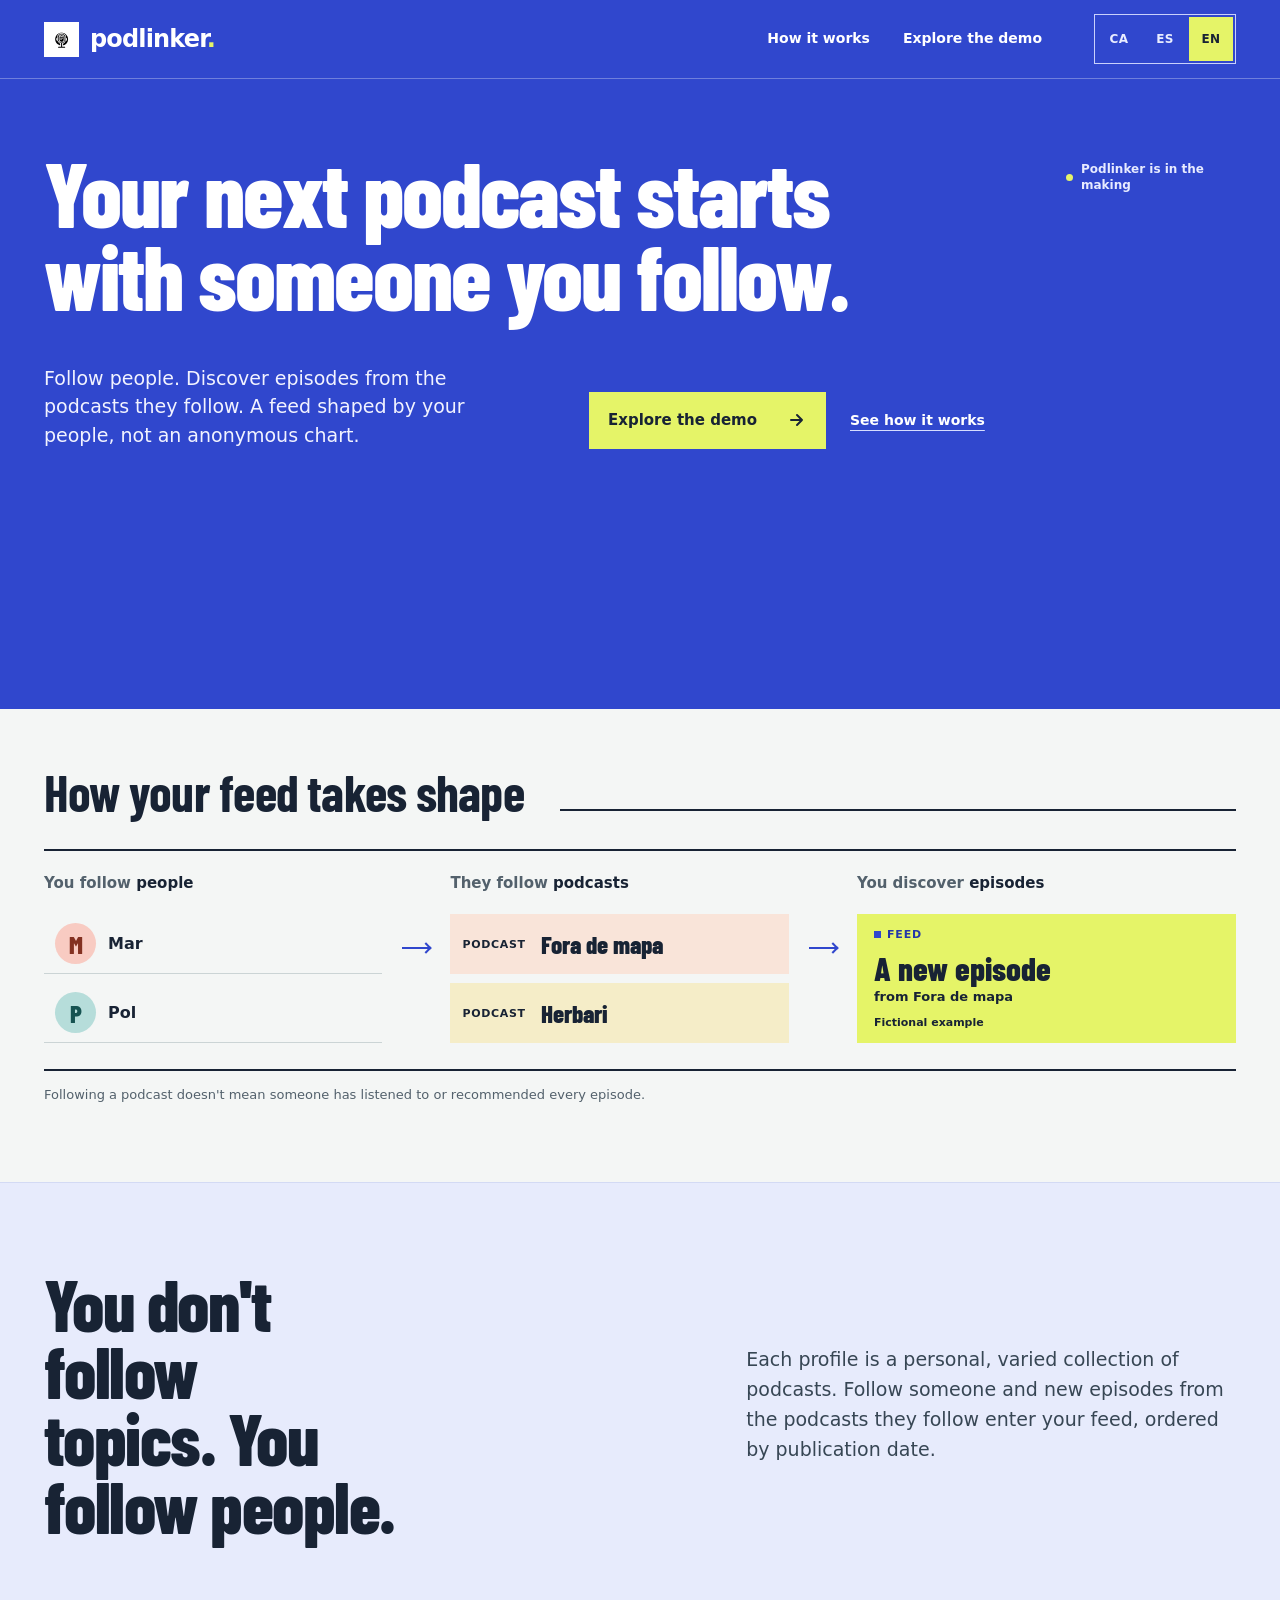
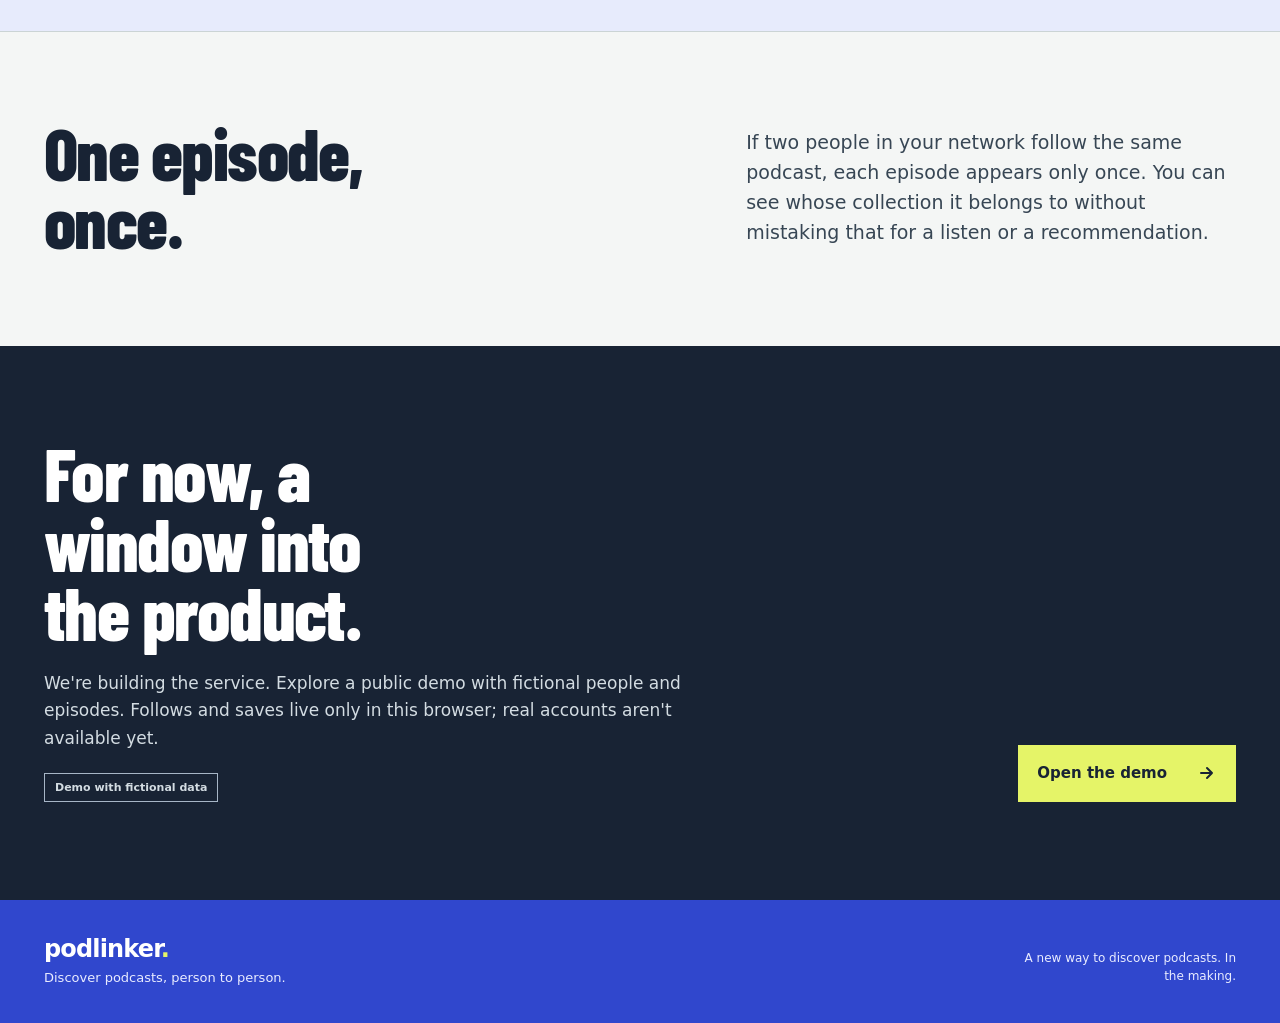
==== index.html @ 005fbb74 "Build multilingual Podlinker prelaunch landing" ====
<!doctype html><html lang="ca"><head><meta charset="utf-8"><meta name="viewport" content="width=device-width, initial-scale=1"><meta name="robots" content="noindex"><title>Podlinker</title><script>try{var s=localStorage.getItem('podlinker-language');var n=(navigator.language||'').slice(0,2).toLowerCase();location.replace((['ca','es','en'].includes(s)?s:['ca','es','en'].includes(n)?n:'ca')+'/');}catch(e){location.replace('ca/');}</script></head><body><p><a href="ca/">Podlinker · Català</a></p><p><a href="es/">Español</a> · <a href="en/">English</a></p></body></html>
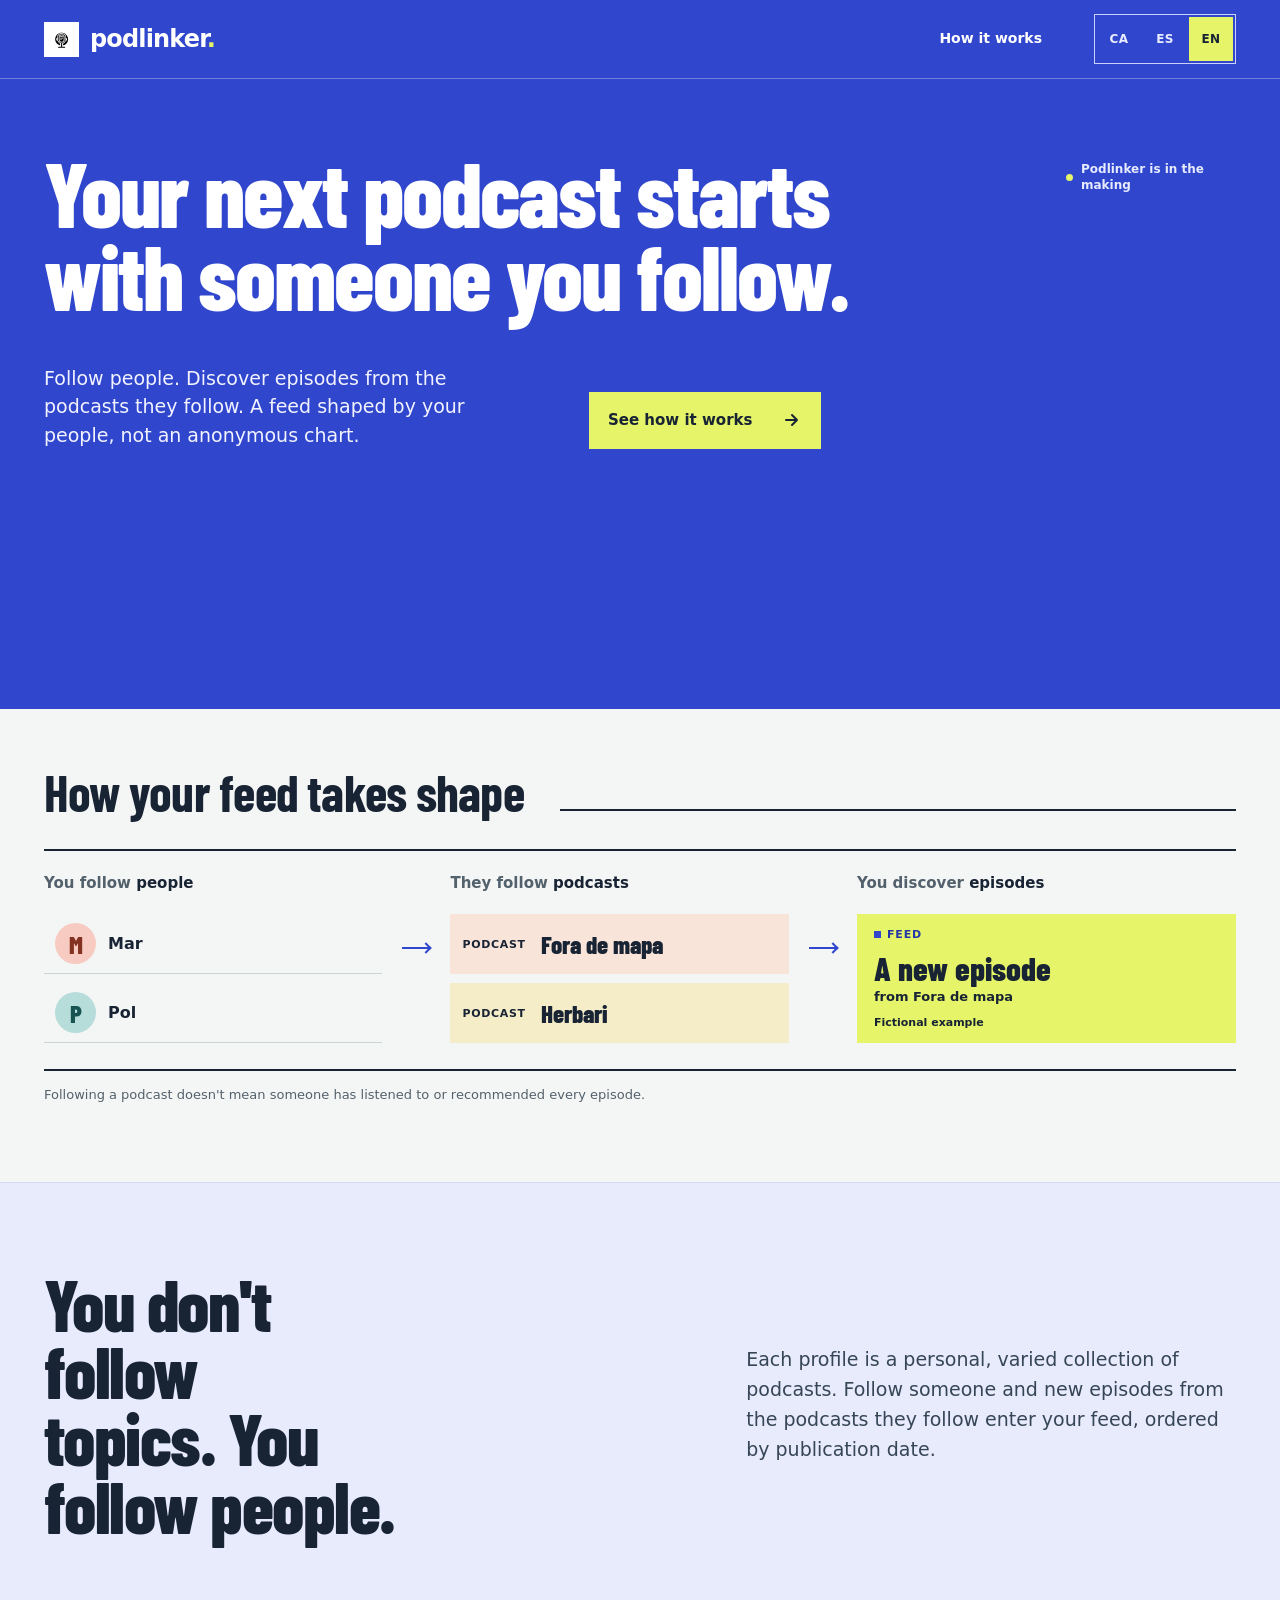
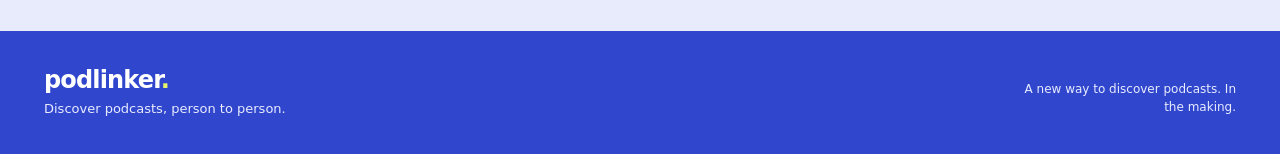
==== commit d8918ebd: "Prepare landing for podlinker.com" ====
--- a/index.html
+++ b/index.html
@@ -1 +1 @@
-<!doctype html><html lang="ca"><head><meta charset="utf-8"><meta name="viewport" content="width=device-width, initial-scale=1"><meta name="robots" content="noindex"><title>Podlinker</title><script>try{var s=localStorage.getItem('podlinker-language');var n=(navigator.language||'').slice(0,2).toLowerCase();location.replace((['ca','es','en'].includes(s)?s:['ca','es','en'].includes(n)?n:'ca')+'/');}catch(e){location.replace('ca/');}</script></head><body><p><a href="ca/">Podlinker · Català</a></p><p><a href="es/">Español</a> · <a href="en/">English</a></p></body></html>+<!doctype html><html lang="ca"><head><meta charset="utf-8"><meta name="viewport" content="width=device-width, initial-scale=1"><meta name="robots" content="noindex"><title>Podlinker</title><script src="assets/redirect.js"></script></head><body><p><a href="ca/">Podlinker · Català</a></p><p><a href="es/">Español</a> · <a href="en/">English</a></p></body></html>
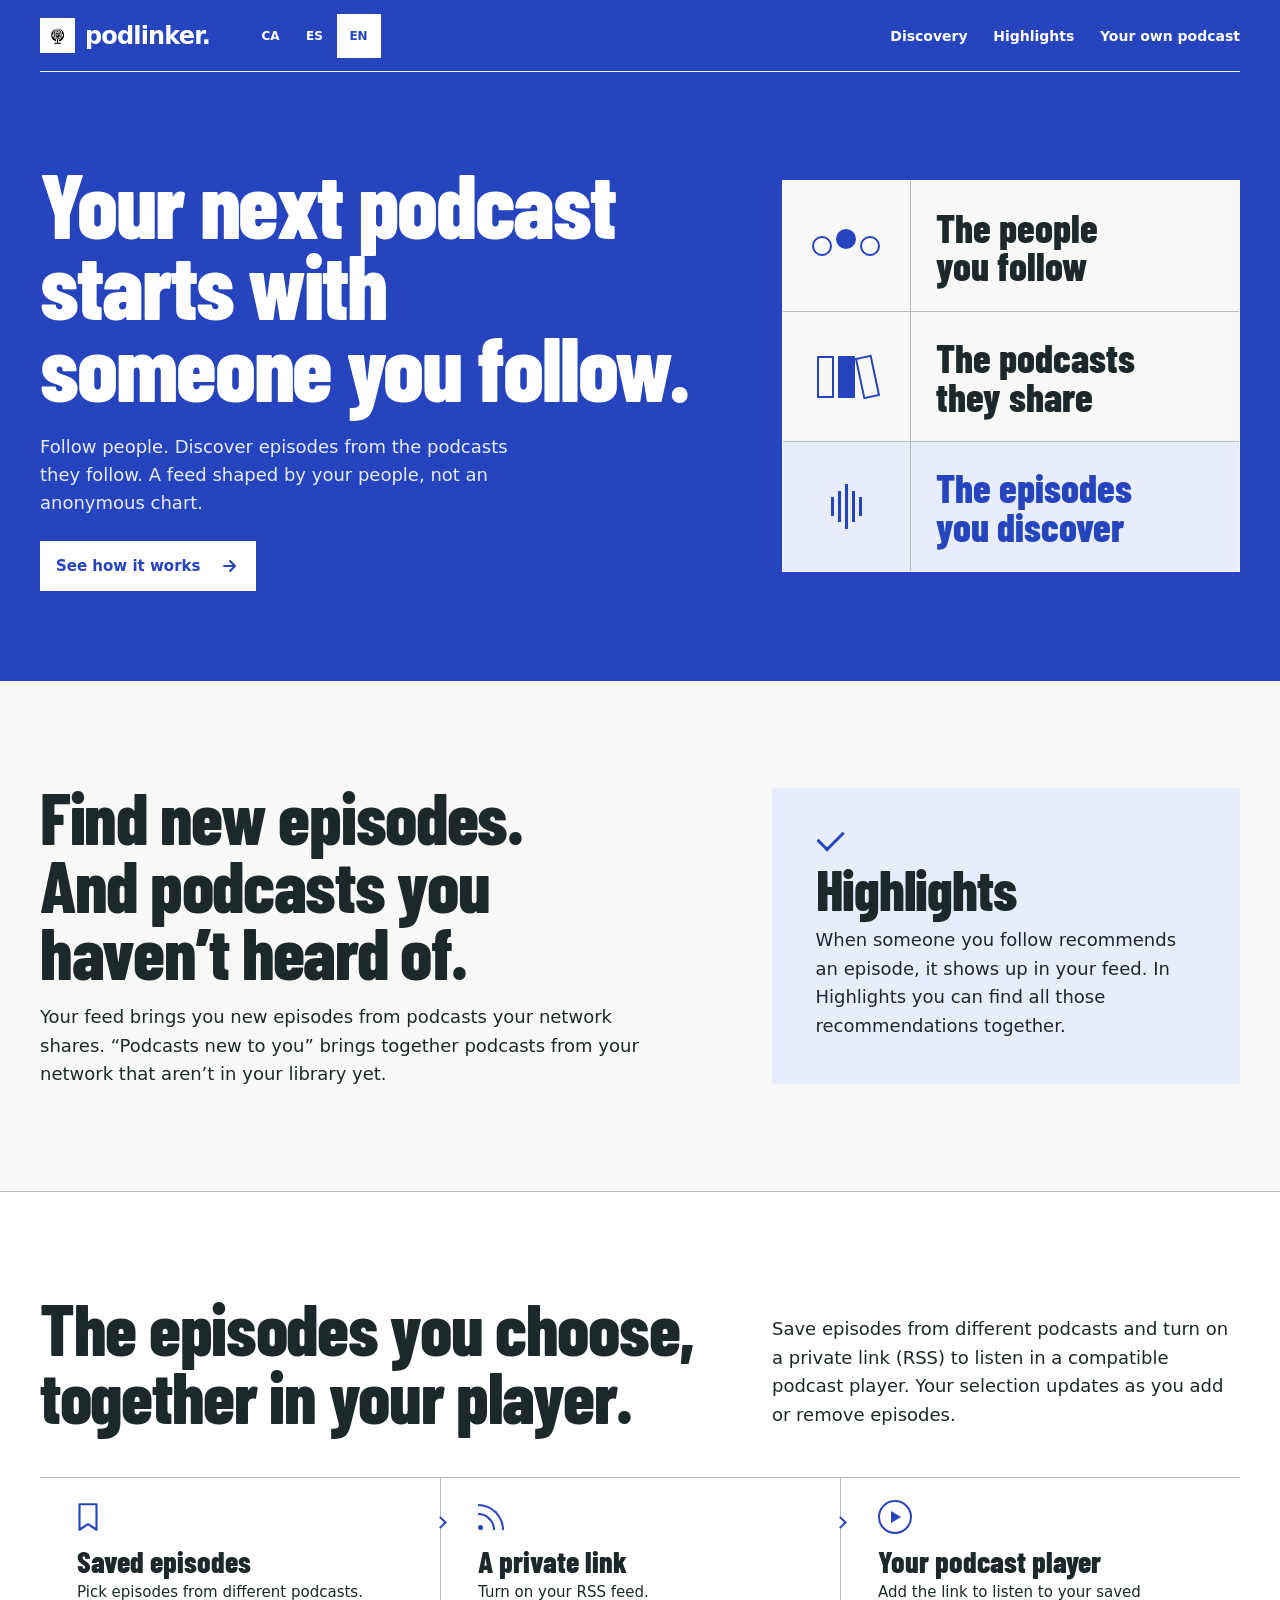
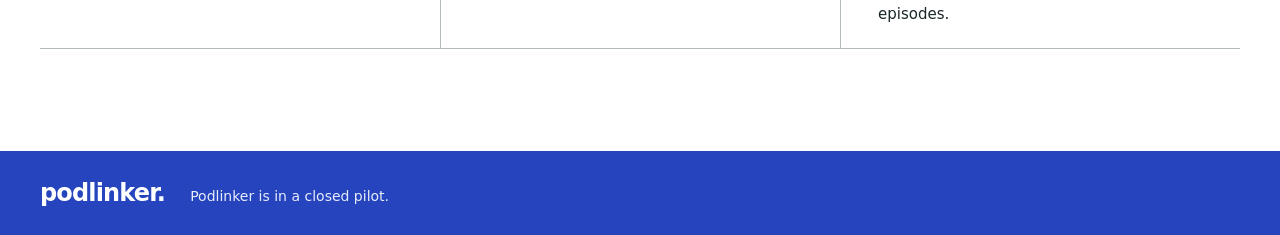
==== commit b0afef77: "Version landing assets to prevent stale styles" ====
--- a/index.html
+++ b/index.html
@@ -1 +1 @@
-<!doctype html><html lang="ca"><head><meta charset="utf-8"><meta name="viewport" content="width=device-width, initial-scale=1"><meta name="robots" content="noindex"><title>Podlinker</title><script src="assets/redirect.js"></script></head><body><p><a href="ca/">Podlinker · Català</a></p><p><a href="es/">Español</a> · <a href="en/">English</a></p></body></html>+<!doctype html><html lang="ca"><head><meta charset="utf-8"><meta name="viewport" content="width=device-width, initial-scale=1"><meta name="robots" content="noindex"><title>Podlinker</title><script src="assets/redirect.js?v=604794ed4b8c3160"></script></head><body><p><a href="ca/">Podlinker · Català</a></p><p><a href="es/">Español</a> · <a href="en/">English</a></p></body></html>
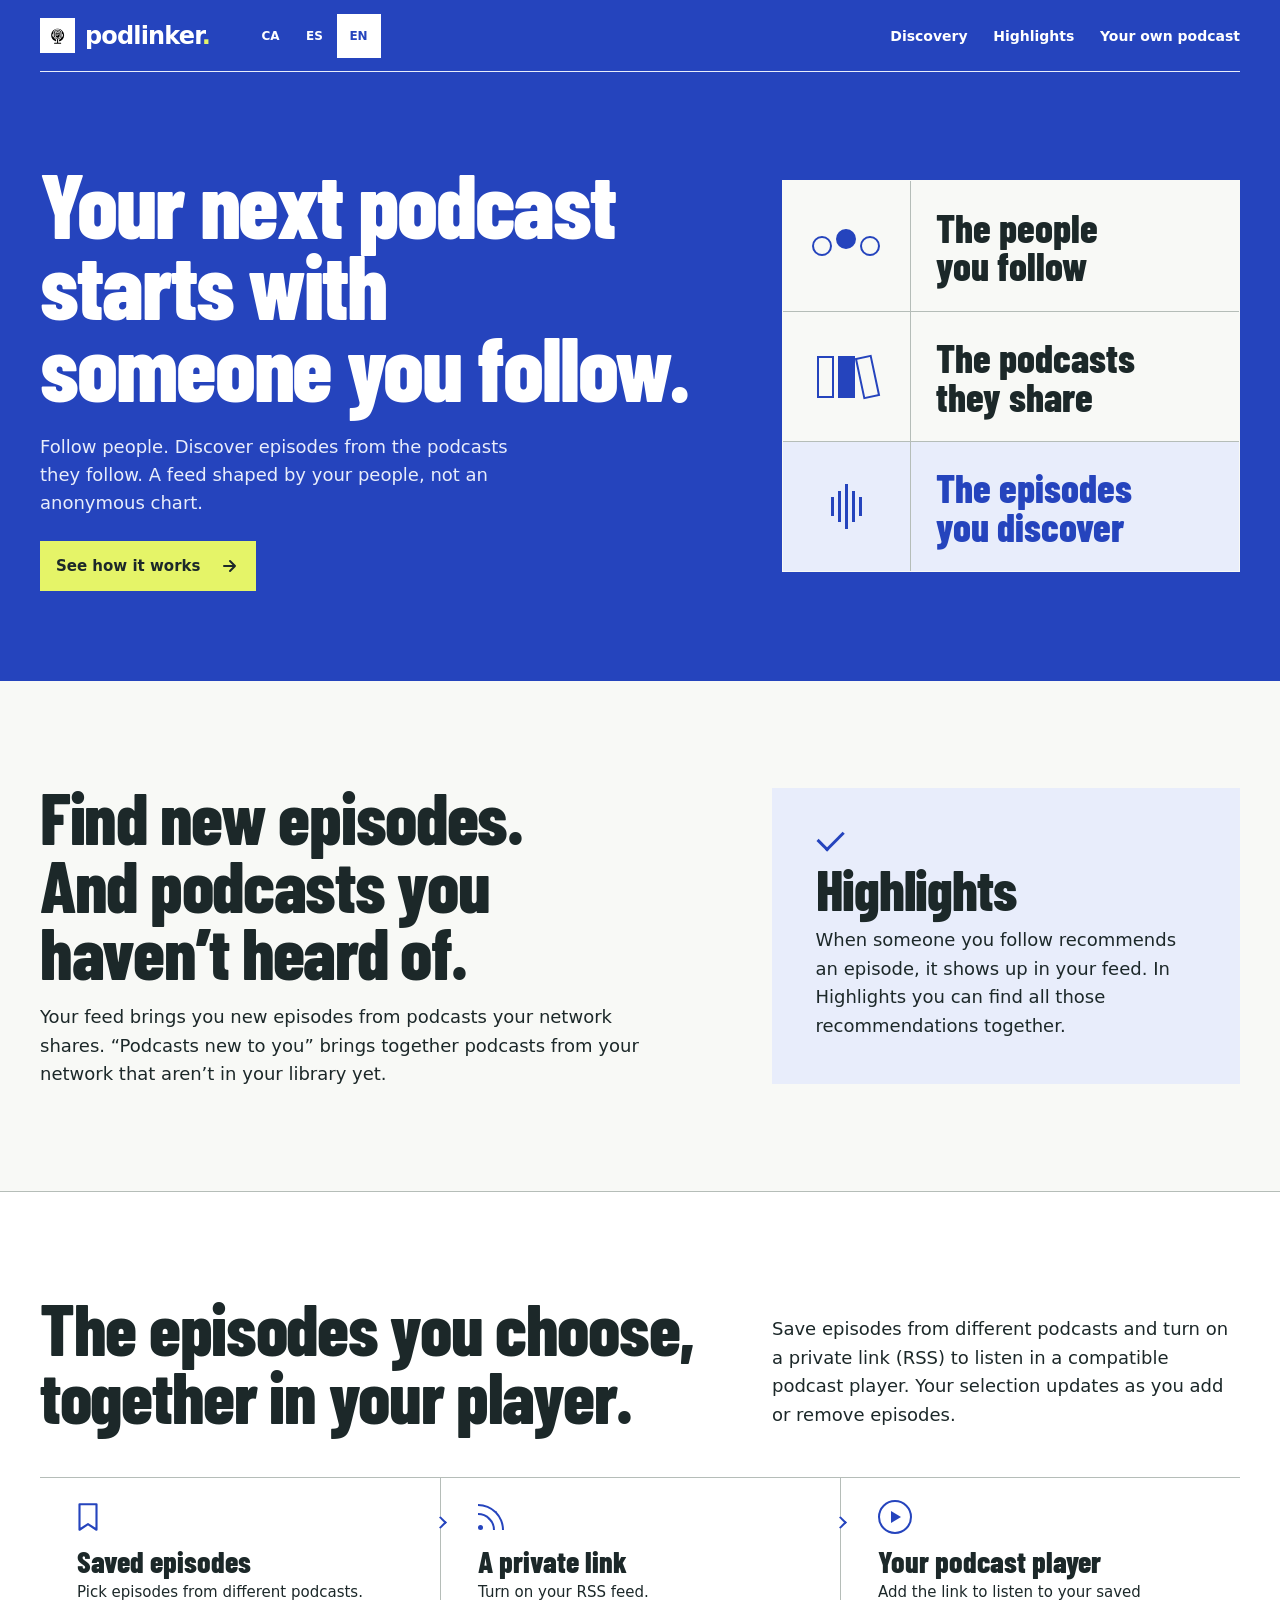
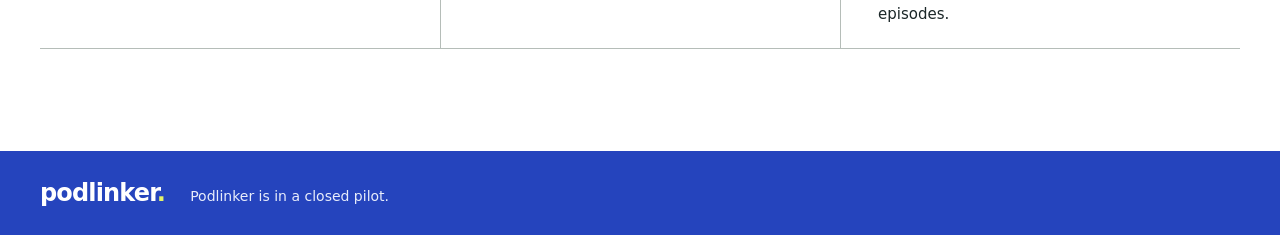
==== commit 08bb9f19: "Bring landing actions into view and preserve 404 language" ====
--- a/index.html
+++ b/index.html
@@ -1 +1,25 @@
-<!doctype html><html lang="ca"><head><meta charset="utf-8"><meta name="viewport" content="width=device-width, initial-scale=1"><meta name="robots" content="noindex"><title>Podlinker</title><script src="assets/redirect.js?v=604794ed4b8c3160"></script></head><body><p><a href="ca/">Podlinker · Català</a></p><p><a href="es/">Español</a> · <a href="en/">English</a></p></body></html>+<!doctype html>
+<html lang="ca">
+<head>
+  <meta charset="utf-8">
+  <meta name="viewport" content="width=device-width, initial-scale=1">
+  <meta name="robots" content="noindex">
+  <title>Podlinker</title>
+  <script src="assets/redirect.js?v=604794ed4b8c3160"></script>
+  <link rel="stylesheet" href="assets/style.css?v=2c84f81fd9267e02">
+</head>
+<body class="landing-language">
+  <header class="site-header">
+    <div class="wrap header-inner">
+      <h1 class="brand"><span class="brand-mark"><img src="assets/logo.svg" alt="" width="28" height="28"></span><span>podlinker<span class="brand-dot">.</span></span></h1>
+    </div>
+  </header>
+  <main class="wrap">
+    <nav class="locale-links" aria-label="Català / Español / English">
+        <a href="ca/" lang="ca" hreflang="ca">Català</a>
+        <a href="es/" lang="es" hreflang="es">Español</a>
+        <a href="en/" lang="en" hreflang="en">English</a>
+    </nav>
+  </main>
+</body>
+</html>
--- a/assets/style.css
+++ b/assets/style.css
@@ -0,0 +1,391 @@
+@font-face {
+  font-family: "Barlow Condensed";
+  src: url("./barlow-condensed-700.woff2") format("woff2");
+  font-weight: 700;
+  font-display: swap;
+}
+@font-face {
+  font-family: "Barlow Condensed";
+  src: url("./barlow-condensed-800.woff2") format("woff2");
+  font-weight: 800;
+  font-display: swap;
+}
+
+:root {
+  --blue: #2544bd;
+  --ink: #1c2829;
+  --paper: #f8f9f6;
+  --white: #fff;
+  --signal-lime: #e5f468;
+  --signal-lime-hover: #f1faad;
+  --rule: #b5bdb8;
+  --blue-light: #e8edfb;
+  --display: "Barlow Condensed", sans-serif;
+  --header-offset: 84px;
+  background: var(--paper);
+  color: var(--ink);
+  font-family: system-ui, sans-serif;
+  font-synthesis: none;
+}
+
+*, *::before, *::after { box-sizing: border-box; }
+body { margin: 0; }
+a { color: inherit; }
+::selection { background: var(--blue-light); color: var(--ink); }
+:focus-visible { outline: 3px solid var(--blue); outline-offset: 4px; }
+.site-header :focus-visible, .hero :focus-visible { outline-color: var(--white); }
+:where(#main, section[id]) { scroll-margin-top: var(--header-offset); }
+.wrap { width: min(1232px, calc(100% - 80px)); margin-inline: auto; }
+.sr-only {
+  position: absolute;
+  width: 1px;
+  height: 1px;
+  padding: 0;
+  margin: -1px;
+  overflow: hidden;
+  clip-path: inset(50%);
+  white-space: nowrap;
+  border: 0;
+}
+.skip-link {
+  position: fixed;
+  z-index: 20;
+  inset: 10px auto auto 10px;
+  padding: 12px 16px;
+  background: var(--white);
+  color: var(--blue);
+  transform: translateY(-150%);
+}
+.skip-link:focus { transform: translateY(0); }
+
+.site-header {
+  position: sticky;
+  top: 0;
+  z-index: 10;
+  color: var(--white);
+  background: var(--blue);
+}
+.header-inner {
+  min-height: 72px;
+  display: flex;
+  align-items: center;
+  gap: clamp(16px, 3vw, 42px);
+  border-bottom: 1px solid var(--blue-light);
+}
+.brand {
+  display: inline-flex;
+  align-items: center;
+  gap: 10px;
+  min-height: 44px;
+  text-decoration: none;
+  white-space: nowrap;
+  font-size: 24px;
+  font-weight: 800;
+  letter-spacing: -.035em;
+}
+.brand-dot { color: var(--signal-lime); }
+.brand-mark { display: grid; place-items: center; width: 35px; height: 35px; background: var(--white); }
+.brand-mark img { width: 27px; height: 27px; }
+.header-nav {
+  display: flex;
+  flex-wrap: wrap;
+  gap: 0 clamp(12px, 2vw, 28px);
+  margin-left: auto;
+  font-size: 14px;
+  font-weight: 700;
+}
+.header-nav a, .language-switch a {
+  display: grid;
+  min-height: 44px;
+  align-items: center;
+  text-decoration: none;
+}
+.header-nav a:hover, .language-switch a:hover { text-decoration: underline; text-underline-offset: 4px; }
+.language-switch { display: flex; font-size: 12px; font-weight: 800; }
+.language-switch a { min-width: 44px; justify-items: center; }
+.language-switch a.active { background: var(--white); color: var(--blue); }
+
+.hero { background: var(--blue); color: var(--white); }
+.hero-inner {
+  display: grid;
+  grid-template-columns: minmax(0, 1.45fr) minmax(280px, 1fr);
+  align-items: center;
+  gap: clamp(32px, 6vw, 88px);
+  padding-block: clamp(58px, 7vw, 102px);
+}
+.hero h1 {
+  margin: 0;
+  max-width: 17ch;
+  font: 800 clamp(59px, 7.1vw, 96px)/.9 var(--display);
+  letter-spacing: -.023em;
+  text-wrap: balance;
+}
+.hero-main p {
+  max-width: 44ch;
+  margin: 26px 0 24px;
+  color: var(--blue-light);
+  font-size: 18px;
+  line-height: 1.56;
+  text-wrap: pretty;
+}
+.button {
+  width: fit-content;
+  display: inline-flex;
+  align-items: center;
+  justify-content: space-between;
+  gap: 20px;
+  min-height: 50px;
+  padding: 8px 16px;
+  background: var(--signal-lime);
+  color: var(--ink);
+  font-size: 15px;
+  font-weight: 800;
+  text-decoration: none;
+}
+.button:hover { background: var(--signal-lime-hover); }
+.button svg { flex: 0 0 20px; width: 20px; fill: none; stroke: currentColor; stroke-width: 2; stroke-linecap: round; stroke-linejoin: round; }
+
+.signal-board {
+  list-style: none;
+  margin: 0;
+  padding: 0;
+  background: var(--paper);
+  color: var(--ink);
+  border: 1px solid var(--paper);
+}
+.signal-board li {
+  display: grid;
+  grid-template-columns: clamp(74px, 10vw, 130px) minmax(0, 1fr);
+  align-items: stretch;
+  min-height: clamp(82px, 11vw, 130px);
+}
+.signal-board li + li { border-top: 1px solid var(--rule); }
+.signal-board strong {
+  align-content: center;
+  padding: 12px clamp(13px, 2vw, 25px);
+  font: 800 clamp(24px, 3.1vw, 43px)/.97 var(--display);
+  text-wrap: balance;
+}
+.signal-board li:last-child { background: var(--blue-light); color: var(--blue); }
+.signal-icon {
+  position: relative;
+  display: flex;
+  align-items: center;
+  justify-content: center;
+  gap: 4px;
+  color: var(--blue);
+  border-right: 1px solid var(--rule);
+}
+.signal-icon i { display: block; }
+.signal-people i {
+  width: clamp(10px, 1.55vw, 20px);
+  height: clamp(10px, 1.55vw, 20px);
+  border: 2px solid currentColor;
+  border-radius: 50%;
+}
+.signal-people i:nth-child(2) { background: currentColor; translate: 0 -7px; }
+.signal-shows i { width: clamp(9px, 1.35vw, 17px); height: clamp(22px, 3.3vw, 42px); border: 2px solid currentColor; }
+.signal-shows i:nth-child(2) { background: currentColor; }
+.signal-shows i:nth-child(3) { transform: rotate(-12deg); }
+.signal-episodes i { width: 3px; height: 19px; background: currentColor; }
+.signal-episodes i:nth-child(2), .signal-episodes i:nth-child(4) { height: 31px; }
+.signal-episodes i:nth-child(3) { height: 45px; }
+
+.discovery, .personal-podcast { padding-block: clamp(54px, 8vw, 106px); }
+.discovery-grid, .personal-podcast-inner {
+  display: grid;
+  grid-template-columns: minmax(0, 1.4fr) minmax(0, 1fr);
+  gap: clamp(28px, 6vw, 82px);
+}
+.discovery-grid { align-items: center; }
+.personal-podcast-inner { align-items: end; }
+.discovery-main h2, .personal-podcast h2, .highlights h2 {
+  font: 800 clamp(43px, 5.6vw, 76px)/.94 var(--display);
+  letter-spacing: -.018em;
+  text-wrap: balance;
+  margin: 0;
+}
+.discovery p, .personal-podcast-inner p {
+  font-size: 18px;
+  line-height: 1.58;
+  max-width: 55ch;
+  margin: 18px 0 0;
+}
+.highlights { background: var(--blue-light); padding: clamp(23px, 3.4vw, 46px); }
+.highlights h2 { font-size: clamp(35px, 4.5vw, 57px); }
+.highlights p { margin-top: 11px; text-wrap: pretty; }
+.highlight-mark {
+  width: 25px;
+  height: 15px;
+  margin-bottom: 15px;
+  border-bottom: 3px solid var(--blue);
+  border-left: 3px solid var(--blue);
+  transform: rotate(-45deg) translateX(3px);
+}
+.personal-podcast { background: var(--white); border-top: 1px solid var(--rule); }
+.personal-podcast-inner p { margin-block: 0; }
+.saved-flow {
+  margin: clamp(24px, 4vw, 48px) 0 0;
+  padding: 0;
+  list-style: none;
+  display: grid;
+  grid-template-columns: repeat(3, minmax(0, 1fr));
+  border-block: 1px solid var(--rule);
+}
+.flow-stage {
+  position: relative;
+  min-width: 0;
+  padding: 22px clamp(15px, 3vw, 37px);
+}
+.flow-stage + .flow-stage { border-left: 1px solid var(--rule); }
+.flow-stage + .flow-stage::before {
+  content: "";
+  position: absolute;
+  inset: 40px auto auto -5px;
+  width: 9px;
+  height: 9px;
+  border-top: 2px solid var(--blue);
+  border-right: 2px solid var(--blue);
+  background: var(--white);
+  transform: rotate(45deg);
+}
+.flow-stage h3 { margin: 12px 0 0; font: 800 30px/1 var(--display); }
+.flow-stage p { margin: 6px 0 0; font-size: 15px; line-height: 1.45; }
+.flow-icon, .saved-icon { display: block; width: 34px; height: 34px; color: var(--blue); }
+.saved-icon { fill: none; stroke: currentColor; stroke-width: 1.5; stroke-linejoin: round; margin-left: -6px; }
+.rss-icon { position: relative; }
+.rss-icon span {
+  position: absolute;
+  left: 0;
+  bottom: 4px;
+  border: 2px solid currentColor;
+  border-left: 0;
+  border-bottom: 0;
+  border-radius: 0 100% 0 0;
+}
+.rss-icon span:nth-child(1) { width: 26px; height: 26px; }
+.rss-icon span:nth-child(2) { width: 17px; height: 17px; }
+.rss-icon span:nth-child(3) { width: 5px; height: 5px; border: 0; background: currentColor; border-radius: 50%; }
+.play-icon { display: grid; place-items: center; border: 2px solid currentColor; border-radius: 50%; }
+.play-icon span { margin-left: 2px; border-block: 6px solid transparent; border-left: 10px solid currentColor; }
+.site-footer { background: var(--blue); color: var(--white); }
+.footer-inner { display: flex; flex-wrap: wrap; align-items: baseline; gap: 8px 25px; padding-block: 28px; }
+.footer-brand { font-size: 24px; font-weight: 800; letter-spacing: -.035em; }
+.site-footer p { margin: 0; font-size: 14px; color: var(--blue-light); }
+
+@media (max-width: 800px) {
+  :root { --header-offset: 144px; }
+  .wrap { width: min(620px, calc(100% - 36px)); }
+  .header-inner { flex-wrap: wrap; justify-content: space-between; padding-top: 8px; gap: 0 8px; }
+  .brand { font-size: 21px; }
+  .header-nav { order: 3; width: 100%; margin: 0; font-size: 13px; }
+  .hero-inner, .discovery-grid, .personal-podcast-inner { grid-template-columns: minmax(0, 1fr); }
+  .hero-inner { padding-block: 40px; }
+  .hero h1 { max-width: 16ch; font-size: clamp(49px, 9.5vw, 72px); }
+  .hero-main p { margin-top: 19px; }
+  .signal-board strong { font-size: clamp(26px, 4.5vw, 38px); }
+  .personal-podcast-inner { gap: 14px; }
+}
+@media (max-width: 520px) {
+  .saved-flow { grid-template-columns: minmax(0, 1fr); }
+  .flow-stage {
+    display: grid;
+    grid-template-columns: 34px minmax(0, 1fr);
+    column-gap: 15px;
+    padding-inline: 9px;
+  }
+  .flow-icon, .saved-icon { grid-row: span 2; align-self: center; margin-left: 0; }
+  .flow-stage h3 { margin: 0; }
+  .flow-stage p { grid-column: 2; }
+  .flow-stage + .flow-stage { border-left: 0; border-top: 1px solid var(--rule); }
+  .flow-stage + .flow-stage::before { inset: -5px auto auto 22px; transform: rotate(135deg); }
+}
+@media (max-width: 380px) {
+  .brand { gap: 7px; font-size: 19px; }
+  .brand-mark { width: 30px; height: 30px; }
+  .header-nav { gap: 0 10px; font-size: 12px; }
+  .hero-inner { padding-block: 28px; row-gap: 24px; }
+  .hero h1 { font-size: clamp(45px, 12.9vw, 49px); }
+  .hero-main p { margin-block: 16px 20px; font-size: 16px; line-height: 1.5; }
+}
+
+.locale-links {
+  display: flex;
+  flex-wrap: wrap;
+  gap: 0 24px;
+}
+.locale-links a {
+  display: inline-flex;
+  align-items: center;
+  min-height: 44px;
+  color: var(--blue);
+  text-underline-offset: 3px;
+}
+.landing-language .brand { margin: 0; }
+.landing-language .wrap { width: min(390px, calc(100% - 36px)); }
+.landing-language main { padding-block: 28px; }
+.landing-language .locale-links { display: grid; gap: 0; border-top: 1px solid var(--rule); }
+.landing-language .locale-links a {
+  min-height: 50px;
+  padding-inline: 12px;
+  border-bottom: 1px solid var(--rule);
+  font-weight: 700;
+}
+.landing-language .locale-links a:hover { background: var(--blue-light); }
+
+/* The recovery page borrows the landing's blue broadcast field and lime action. */
+.landing-not-found {
+  display: grid;
+  grid-template-areas: "mark recovery";
+  grid-template-columns: minmax(0, .8fr) minmax(0, 1fr);
+  align-items: center;
+  gap: clamp(28px, 6vw, 88px);
+  padding-block: clamp(36px, 8vw, 100px);
+}
+.error-frequency {
+  grid-area: mark;
+  display: grid;
+  place-items: center;
+  min-height: clamp(180px, 30vw, 350px);
+  background: var(--blue);
+  color: var(--white);
+  padding: 24px;
+}
+.error-frequency span {
+  font: 800 clamp(112px, 16vw, 240px)/.76 var(--display);
+  letter-spacing: -.035em;
+  padding-bottom: .13em;
+  border-bottom: 4px solid var(--signal-lime);
+}
+.error-recovery { grid-area: recovery; }
+.error-recovery h1 {
+  margin: 0;
+  max-width: 17ch;
+  font: 800 clamp(42px, 5.5vw, 72px)/.94 var(--display);
+  letter-spacing: -.02em;
+  text-wrap: balance;
+}
+.error-recovery p { margin: 14px 0 22px; max-width: 38ch; line-height: 1.55; }
+.error-recovery .button { border: 1px solid var(--ink); }
+.error-recovery .locale-links {
+  margin-top: 24px;
+  border-top: 1px solid var(--rule);
+}
+.error-recovery .error-fallback {
+  max-width: none;
+  font-size: clamp(30px, 4vw, 50px);
+  line-height: 1.05;
+}
+.error-fallback span {
+  display: block;
+}
+@media (max-width: 760px) {
+  .landing-not-found {
+    grid-template-areas: "recovery" "mark";
+    grid-template-columns: minmax(0, 1fr);
+    gap: 20px;
+    padding-block: 24px;
+  }
+  .error-frequency { min-height: 0; padding: 16px; }
+  .error-frequency span { font-size: clamp(64px, 15vw, 112px); }
+}
